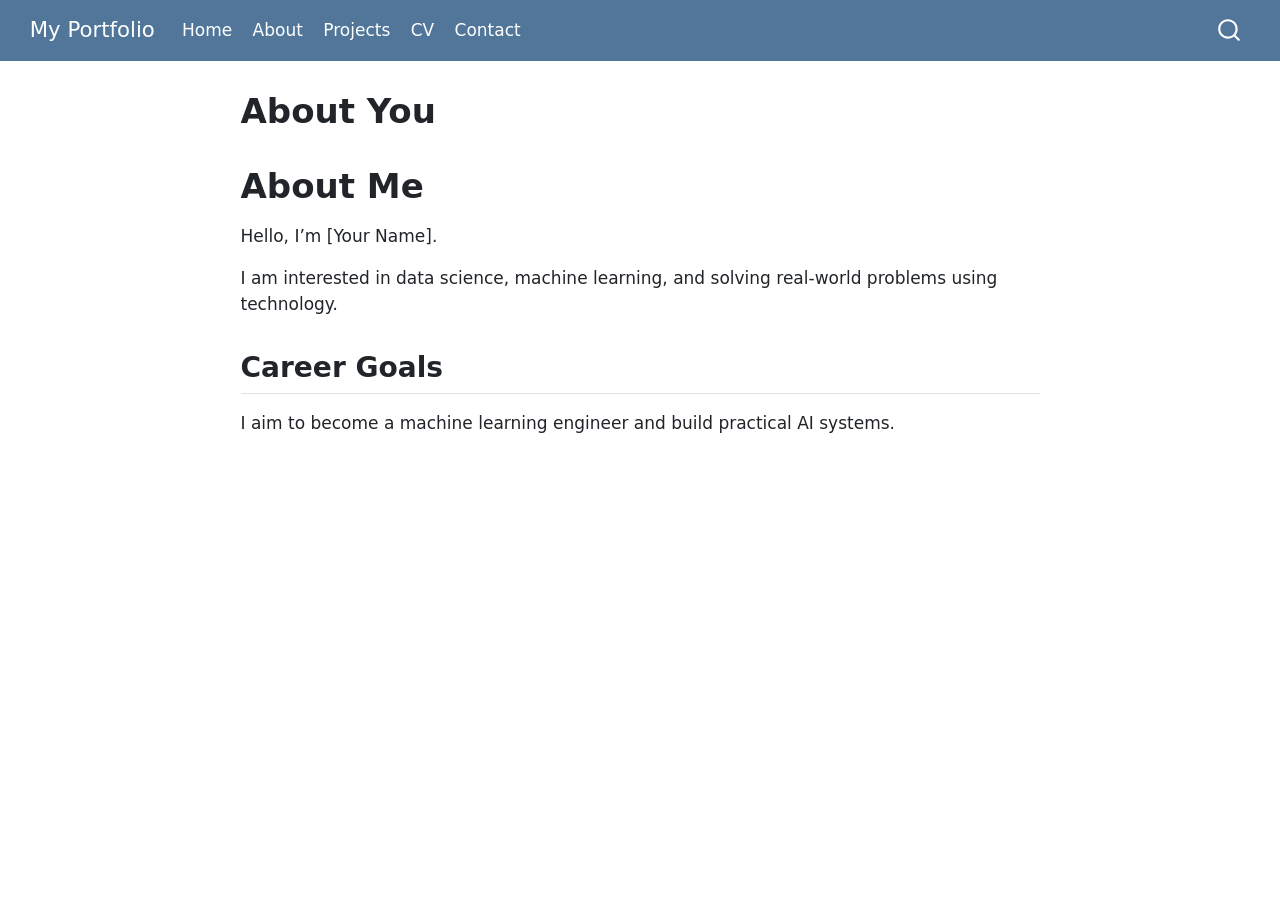
==== docs/about.html @ 173b0ea0 "update after fix" ====
<!DOCTYPE html>
<html xmlns="http://www.w3.org/1999/xhtml" lang="en" xml:lang="en"><head>

<meta charset="utf-8">
<meta name="generator" content="quarto-1.9.33">

<meta name="viewport" content="width=device-width, initial-scale=1.0, user-scalable=yes">


<title>About You – My Portfolio</title>
<style>
/* Default styles provided by pandoc.
** See https://pandoc.org/MANUAL.html#variables-for-html for config info.
*/
code{white-space: pre-wrap;}
span.smallcaps{font-variant: small-caps;}
div.columns{display: flex; gap: min(4vw, 1.5em);}
div.column{flex: auto; overflow-x: auto;}
div.hanging-indent{margin-left: 1.5em; text-indent: -1.5em;}
ul.task-list{list-style: none;}
ul.task-list li input[type="checkbox"] {
  width: 0.8em;
  margin: 0 0.8em 0.2em -1em; /* quarto-specific, see https://github.com/quarto-dev/quarto-cli/issues/4556 */ 
  vertical-align: middle;
}
</style>


<script src="site_libs/quarto-nav/quarto-nav.js"></script>
<script src="site_libs/quarto-nav/headroom.min.js"></script>
<script src="site_libs/clipboard/clipboard.min.js"></script>
<script src="site_libs/quarto-search/autocomplete.umd.js"></script>
<script src="site_libs/quarto-search/fuse.min.js"></script>
<script src="site_libs/quarto-search/quarto-search.js"></script>
<meta name="quarto:offset" content="./">
<script src="site_libs/quarto-html/quarto.js" type="module"></script>
<script src="site_libs/quarto-html/tabsets/tabsets.js" type="module"></script>
<script src="site_libs/quarto-html/popper.min.js"></script>
<script src="site_libs/quarto-html/tippy.umd.min.js"></script>
<script src="site_libs/quarto-html/anchor.min.js"></script>
<link href="site_libs/quarto-html/tippy.css" rel="stylesheet">
<link href="site_libs/quarto-html/quarto-syntax-highlighting-6d4e4c6c342646cac9792aff734a6985.css" rel="stylesheet" id="quarto-text-highlighting-styles">
<script src="site_libs/bootstrap/bootstrap.min.js"></script>
<link href="site_libs/bootstrap/bootstrap-icons.css" rel="stylesheet">
<link href="site_libs/bootstrap/bootstrap-ece42c8223ec2bf36298a08f122c9a68.min.css" rel="stylesheet" append-hash="true" id="quarto-bootstrap" data-mode="light">
<script id="quarto-search-options" type="application/json">{
  "location": "navbar",
  "copy-button": false,
  "collapse-after": 3,
  "panel-placement": "end",
  "type": "overlay",
  "limit": 50,
  "keyboard-shortcut": [
    "f",
    "/",
    "s"
  ],
  "show-item-context": false,
  "language": {
    "search-no-results-text": "No results",
    "search-matching-documents-text": "matching documents",
    "search-copy-link-title": "Copy link to search",
    "search-hide-matches-text": "Hide additional matches",
    "search-more-match-text": "more match in this document",
    "search-more-matches-text": "more matches in this document",
    "search-clear-button-title": "Clear",
    "search-text-placeholder": "",
    "search-detached-cancel-button-title": "Cancel",
    "search-submit-button-title": "Submit",
    "search-label": "Search"
  }
}</script>


</head>

<body class="nav-fixed fullcontent quarto-light">

<div id="quarto-search-results"></div>
  <header id="quarto-header" class="headroom fixed-top">
    <nav class="navbar navbar-expand-lg " data-bs-theme="dark">
      <div class="navbar-container container-fluid">
      <div class="navbar-brand-container mx-auto">
    <a class="navbar-brand" href="./index.html">
    <span class="navbar-title">My Portfolio</span>
    </a>
  </div>
            <div id="quarto-search" class="" title="Search"></div>
          <button class="navbar-toggler" type="button" data-bs-toggle="collapse" data-bs-target="#navbarCollapse" aria-controls="navbarCollapse" role="menu" aria-expanded="false" aria-label="Toggle navigation" onclick="if (window.quartoToggleHeadroom) { window.quartoToggleHeadroom(); }">
  <span class="navbar-toggler-icon"></span>
</button>
          <div class="collapse navbar-collapse" id="navbarCollapse">
            <ul class="navbar-nav navbar-nav-scroll me-auto">
  <li class="nav-item">
    <a class="nav-link" href="./index.html"> 
<span class="menu-text">Home</span></a>
  </li>  
  <li class="nav-item">
    <a class="nav-link active" href="./about.html" aria-current="page"> 
<span class="menu-text">About</span></a>
  </li>  
  <li class="nav-item">
    <a class="nav-link" href="./projects.html"> 
<span class="menu-text">Projects</span></a>
  </li>  
  <li class="nav-item">
    <a class="nav-link" href="./cv.html"> 
<span class="menu-text">CV</span></a>
  </li>  
  <li class="nav-item">
    <a class="nav-link" href="./contact.html"> 
<span class="menu-text">Contact</span></a>
  </li>  
</ul>
          </div> <!-- /navcollapse -->
            <div class="quarto-navbar-tools">
</div>
      </div> <!-- /container-fluid -->
    </nav>
</header>
<!-- content -->
<div id="quarto-content" class="quarto-container page-columns page-rows-contents page-layout-article page-navbar">
<!-- sidebar -->
<!-- margin-sidebar -->
    
<!-- main -->
<main class="content" id="quarto-document-content">

<header id="title-block-header" class="quarto-title-block default">
<div class="quarto-title">
<h1 class="title">About You</h1>
</div>



<div class="quarto-title-meta">

    
  
    
  </div>
  


</header>


<section id="about-me" class="level1">
<h1>About Me</h1>
<p>Hello, I’m [Your Name].</p>
<p>I am interested in data science, machine learning, and solving real-world problems using technology.</p>
<section id="career-goals" class="level2">
<h2 class="anchored" data-anchor-id="career-goals">Career Goals</h2>
<p>I aim to become a machine learning engineer and build practical AI systems.</p>


</section>
</section>

</main> <!-- /main -->
<script id="quarto-html-after-body" type="application/javascript">
  window.document.addEventListener("DOMContentLoaded", function (event) {
    const icon = "";
    const anchorJS = new window.AnchorJS();
    anchorJS.options = {
      placement: 'right',
      icon: icon
    };
    anchorJS.add('.anchored');
    const isCodeAnnotation = (el) => {
      for (const clz of el.classList) {
        if (clz.startsWith('code-annotation-')) {                     
          return true;
        }
      }
      return false;
    }
    const onCopySuccess = function(e) {
      // button target
      const button = e.trigger;
      // don't keep focus
      button.blur();
      // flash "checked"
      button.classList.add('code-copy-button-checked');
      var currentTitle = button.getAttribute("title");
      button.setAttribute("title", "Copied!");
      let tooltip;
      if (window.bootstrap) {
        button.setAttribute("data-bs-toggle", "tooltip");
        button.setAttribute("data-bs-placement", "left");
        button.setAttribute("data-bs-title", "Copied!");
        tooltip = new bootstrap.Tooltip(button, 
          { trigger: "manual", 
            customClass: "code-copy-button-tooltip",
            offset: [0, -8]});
        tooltip.show();    
      }
      setTimeout(function() {
        if (tooltip) {
          tooltip.hide();
          button.removeAttribute("data-bs-title");
          button.removeAttribute("data-bs-toggle");
          button.removeAttribute("data-bs-placement");
        }
        button.setAttribute("title", currentTitle);
        button.classList.remove('code-copy-button-checked');
      }, 1000);
      // clear code selection
      e.clearSelection();
    }
    const getTextToCopy = function(trigger) {
      const outerScaffold = trigger.parentElement.cloneNode(true);
      const codeEl = outerScaffold.querySelector('code');
      for (const childEl of codeEl.children) {
        if (isCodeAnnotation(childEl)) {
          childEl.remove();
        }
      }
      return codeEl.innerText;
    }
    const clipboard = new window.ClipboardJS('.code-copy-button:not([data-in-quarto-modal])', {
      text: getTextToCopy
    });
    clipboard.on('success', onCopySuccess);
    if (window.document.getElementById('quarto-embedded-source-code-modal')) {
      const clipboardModal = new window.ClipboardJS('.code-copy-button[data-in-quarto-modal]', {
        text: getTextToCopy,
        container: window.document.getElementById('quarto-embedded-source-code-modal')
      });
      clipboardModal.on('success', onCopySuccess);
    }
      var localhostRegex = new RegExp(/^(?:http|https):\/\/localhost\:?[0-9]*\//);
      var mailtoRegex = new RegExp(/^mailto:/);
        var filterRegex = new RegExp('/' + window.location.host + '/');
      var isInternal = (href) => {
          return filterRegex.test(href) || localhostRegex.test(href) || mailtoRegex.test(href);
      }
      // Inspect non-navigation links and adorn them if external
     var links = window.document.querySelectorAll('a[href]:not(.nav-link):not(.navbar-brand):not(.toc-action):not(.sidebar-link):not(.sidebar-item-toggle):not(.pagination-link):not(.no-external):not([aria-hidden]):not(.dropdown-item):not(.quarto-navigation-tool):not(.about-link)');
      for (var i=0; i<links.length; i++) {
        const link = links[i];
        if (!isInternal(link.href)) {
          // undo the damage that might have been done by quarto-nav.js in the case of
          // links that we want to consider external
          if (link.dataset.originalHref !== undefined) {
            link.href = link.dataset.originalHref;
          }
        }
      }
    function tippyHover(el, contentFn, onTriggerFn, onUntriggerFn) {
      const config = {
        allowHTML: true,
        maxWidth: 500,
        delay: 100,
        arrow: false,
        appendTo: function(el) {
            return el.parentElement;
        },
        interactive: true,
        interactiveBorder: 10,
        theme: 'quarto',
        placement: 'bottom-start',
      };
      if (contentFn) {
        config.content = contentFn;
      }
      if (onTriggerFn) {
        config.onTrigger = onTriggerFn;
      }
      if (onUntriggerFn) {
        config.onUntrigger = onUntriggerFn;
      }
      window.tippy(el, config); 
    }
    const noterefs = window.document.querySelectorAll('a[role="doc-noteref"]');
    for (var i=0; i<noterefs.length; i++) {
      const ref = noterefs[i];
      tippyHover(ref, function() {
        // use id or data attribute instead here
        let href = ref.getAttribute('data-footnote-href') || ref.getAttribute('href');
        try { href = new URL(href).hash; } catch {}
        const id = href.replace(/^#\/?/, "");
        const note = window.document.getElementById(id);
        if (note) {
          return note.innerHTML;
        } else {
          return "";
        }
      });
    }
    const xrefs = window.document.querySelectorAll('a.quarto-xref');
    const processXRef = (id, note) => {
      // Strip column container classes
      const stripColumnClz = (el) => {
        el.classList.remove("page-full", "page-columns");
        if (el.children) {
          for (const child of el.children) {
            stripColumnClz(child);
          }
        }
      }
      stripColumnClz(note)
      if (id === null || id.startsWith('sec-')) {
        // Special case sections, only their first couple elements
        const container = document.createElement("div");
        if (note.children && note.children.length > 2) {
          container.appendChild(note.children[0].cloneNode(true));
          for (let i = 1; i < note.children.length; i++) {
            const child = note.children[i];
            if (child.tagName === "P" && child.innerText === "") {
              continue;
            } else {
              container.appendChild(child.cloneNode(true));
              break;
            }
          }
          if (window.Quarto?.typesetMath) {
            window.Quarto.typesetMath(container);
          }
          return container.innerHTML
        } else {
          if (window.Quarto?.typesetMath) {
            window.Quarto.typesetMath(note);
          }
          return note.innerHTML;
        }
      } else {
        // Remove any anchor links if they are present
        const anchorLink = note.querySelector('a.anchorjs-link');
        if (anchorLink) {
          anchorLink.remove();
        }
        if (window.Quarto?.typesetMath) {
          window.Quarto.typesetMath(note);
        }
        if (note.classList.contains("callout")) {
          return note.outerHTML;
        } else {
          return note.innerHTML;
        }
      }
    }
    for (var i=0; i<xrefs.length; i++) {
      const xref = xrefs[i];
      tippyHover(xref, undefined, function(instance) {
        instance.disable();
        let url = xref.getAttribute('href');
        let hash = undefined; 
        if (url.startsWith('#')) {
          hash = url;
        } else {
          try { hash = new URL(url).hash; } catch {}
        }
        if (hash) {
          const id = hash.replace(/^#\/?/, "");
          const note = window.document.getElementById(id);
          if (note !== null) {
            try {
              const html = processXRef(id, note.cloneNode(true));
              instance.setContent(html);
            } finally {
              instance.enable();
              instance.show();
            }
          } else {
            // See if we can fetch this
            fetch(url.split('#')[0])
            .then(res => res.text())
            .then(html => {
              const parser = new DOMParser();
              const htmlDoc = parser.parseFromString(html, "text/html");
              const note = htmlDoc.getElementById(id);
              if (note !== null) {
                const html = processXRef(id, note);
                instance.setContent(html);
              } 
            }).finally(() => {
              instance.enable();
              instance.show();
            });
          }
        } else {
          // See if we can fetch a full url (with no hash to target)
          // This is a special case and we should probably do some content thinning / targeting
          fetch(url)
          .then(res => res.text())
          .then(html => {
            const parser = new DOMParser();
            const htmlDoc = parser.parseFromString(html, "text/html");
            const note = htmlDoc.querySelector('main.content');
            if (note !== null) {
              // This should only happen for chapter cross references
              // (since there is no id in the URL)
              // remove the first header
              if (note.children.length > 0 && note.children[0].tagName === "HEADER") {
                note.children[0].remove();
              }
              const html = processXRef(null, note);
              instance.setContent(html);
            } 
          }).finally(() => {
            instance.enable();
            instance.show();
          });
        }
      }, function(instance) {
      });
    }
        let selectedAnnoteEl;
        const selectorForAnnotation = ( cell, annotation) => {
          let cellAttr = 'data-code-cell="' + cell + '"';
          let lineAttr = 'data-code-annotation="' +  annotation + '"';
          const selector = 'span[' + cellAttr + '][' + lineAttr + ']';
          return selector;
        }
        const selectCodeLines = (annoteEl) => {
          const doc = window.document;
          const targetCell = annoteEl.getAttribute("data-target-cell");
          const targetAnnotation = annoteEl.getAttribute("data-target-annotation");
          const annoteSpan = window.document.querySelector(selectorForAnnotation(targetCell, targetAnnotation));
          const lines = annoteSpan.getAttribute("data-code-lines").split(",");
          const lineIds = lines.map((line) => {
            return targetCell + "-" + line;
          })
          let top = null;
          let height = null;
          let parent = null;
          if (lineIds.length > 0) {
              //compute the position of the single el (top and bottom and make a div)
              const el = window.document.getElementById(lineIds[0]);
              top = el.offsetTop;
              height = el.offsetHeight;
              parent = el.parentElement.parentElement;
            if (lineIds.length > 1) {
              const lastEl = window.document.getElementById(lineIds[lineIds.length - 1]);
              const bottom = lastEl.offsetTop + lastEl.offsetHeight;
              height = bottom - top;
            }
            if (top !== null && height !== null && parent !== null) {
              // cook up a div (if necessary) and position it 
              let div = window.document.getElementById("code-annotation-line-highlight");
              if (div === null) {
                div = window.document.createElement("div");
                div.setAttribute("id", "code-annotation-line-highlight");
                div.style.position = 'absolute';
                parent.appendChild(div);
              }
              div.style.top = top - 2 + "px";
              div.style.height = height + 4 + "px";
              div.style.left = 0;
              let gutterDiv = window.document.getElementById("code-annotation-line-highlight-gutter");
              if (gutterDiv === null) {
                gutterDiv = window.document.createElement("div");
                gutterDiv.setAttribute("id", "code-annotation-line-highlight-gutter");
                gutterDiv.style.position = 'absolute';
                const codeCell = window.document.getElementById(targetCell);
                const gutter = codeCell.querySelector('.code-annotation-gutter');
                gutter.appendChild(gutterDiv);
              }
              gutterDiv.style.top = top - 2 + "px";
              gutterDiv.style.height = height + 4 + "px";
            }
            selectedAnnoteEl = annoteEl;
          }
        };
        const unselectCodeLines = () => {
          const elementsIds = ["code-annotation-line-highlight", "code-annotation-line-highlight-gutter"];
          elementsIds.forEach((elId) => {
            const div = window.document.getElementById(elId);
            if (div) {
              div.remove();
            }
          });
          selectedAnnoteEl = undefined;
        };
          // Handle positioning of the toggle
      window.addEventListener(
        "resize",
        throttle(() => {
          elRect = undefined;
          if (selectedAnnoteEl) {
            selectCodeLines(selectedAnnoteEl);
          }
        }, 10)
      );
      function throttle(fn, ms) {
      let throttle = false;
      let timer;
        return (...args) => {
          if(!throttle) { // first call gets through
              fn.apply(this, args);
              throttle = true;
          } else { // all the others get throttled
              if(timer) clearTimeout(timer); // cancel #2
              timer = setTimeout(() => {
                fn.apply(this, args);
                timer = throttle = false;
              }, ms);
          }
        };
      }
        // Attach click handler to the DT
        const annoteDls = window.document.querySelectorAll('dt[data-target-cell]');
        for (const annoteDlNode of annoteDls) {
          annoteDlNode.addEventListener('click', (event) => {
            const clickedEl = event.target;
            if (clickedEl !== selectedAnnoteEl) {
              unselectCodeLines();
              const activeEl = window.document.querySelector('dt[data-target-cell].code-annotation-active');
              if (activeEl) {
                activeEl.classList.remove('code-annotation-active');
              }
              selectCodeLines(clickedEl);
              clickedEl.classList.add('code-annotation-active');
            } else {
              // Unselect the line
              unselectCodeLines();
              clickedEl.classList.remove('code-annotation-active');
            }
          });
        }
    const findCites = (el) => {
      const parentEl = el.parentElement;
      if (parentEl) {
        const cites = parentEl.dataset.cites;
        if (cites) {
          return {
            el,
            cites: cites.split(' ')
          };
        } else {
          return findCites(el.parentElement)
        }
      } else {
        return undefined;
      }
    };
    var bibliorefs = window.document.querySelectorAll('a[role="doc-biblioref"]');
    for (var i=0; i<bibliorefs.length; i++) {
      const ref = bibliorefs[i];
      const citeInfo = findCites(ref);
      if (citeInfo) {
        tippyHover(citeInfo.el, function() {
          var popup = window.document.createElement('div');
          citeInfo.cites.forEach(function(cite) {
            var citeDiv = window.document.createElement('div');
            citeDiv.classList.add('hanging-indent');
            citeDiv.classList.add('csl-entry');
            var biblioDiv = window.document.getElementById('ref-' + cite);
            if (biblioDiv) {
              citeDiv.innerHTML = biblioDiv.innerHTML;
            }
            popup.appendChild(citeDiv);
          });
          return popup.innerHTML;
        });
      }
    }
  });
  </script>
</div> <!-- /content -->




</body></html>
---- docs/site_libs/quarto-html/tippy.css ----
.tippy-box[data-animation=fade][data-state=hidden]{opacity:0}[data-tippy-root]{max-width:calc(100vw - 10px)}.tippy-box{position:relative;background-color:#333;color:#fff;border-radius:4px;font-size:14px;line-height:1.4;white-space:normal;outline:0;transition-property:transform,visibility,opacity}.tippy-box[data-placement^=top]>.tippy-arrow{bottom:0}.tippy-box[data-placement^=top]>.tippy-arrow:before{bottom:-7px;left:0;border-width:8px 8px 0;border-top-color:initial;transform-origin:center top}.tippy-box[data-placement^=bottom]>.tippy-arrow{top:0}.tippy-box[data-placement^=bottom]>.tippy-arrow:before{top:-7px;left:0;border-width:0 8px 8px;border-bottom-color:initial;transform-origin:center bottom}.tippy-box[data-placement^=left]>.tippy-arrow{right:0}.tippy-box[data-placement^=left]>.tippy-arrow:before{border-width:8px 0 8px 8px;border-left-color:initial;right:-7px;transform-origin:center left}.tippy-box[data-placement^=right]>.tippy-arrow{left:0}.tippy-box[data-placement^=right]>.tippy-arrow:before{left:-7px;border-width:8px 8px 8px 0;border-right-color:initial;transform-origin:center right}.tippy-box[data-inertia][data-state=visible]{transition-timing-function:cubic-bezier(.54,1.5,.38,1.11)}.tippy-arrow{width:16px;height:16px;color:#333}.tippy-arrow:before{content:"";position:absolute;border-color:transparent;border-style:solid}.tippy-content{position:relative;padding:5px 9px;z-index:1}
---- docs/site_libs/quarto-html/quarto-syntax-highlighting-6d4e4c6c342646cac9792aff734a6985.css ----
/* quarto syntax highlight colors */
:root {
  --quarto-hl-ot-color: #003B4F;
  --quarto-hl-at-color: #657422;
  --quarto-hl-ss-color: #20794D;
  --quarto-hl-an-color: #5E5E5E;
  --quarto-hl-fu-color: #4758AB;
  --quarto-hl-st-color: #20794D;
  --quarto-hl-cf-color: #003B4F;
  --quarto-hl-op-color: #5E5E5E;
  --quarto-hl-er-color: #AD0000;
  --quarto-hl-bn-color: #AD0000;
  --quarto-hl-al-color: #AD0000;
  --quarto-hl-va-color: #111111;
  --quarto-hl-bu-color: inherit;
  --quarto-hl-ex-color: inherit;
  --quarto-hl-pp-color: #AD0000;
  --quarto-hl-in-color: #5E5E5E;
  --quarto-hl-vs-color: #20794D;
  --quarto-hl-wa-color: #5E5E5E;
  --quarto-hl-do-color: #5E5E5E;
  --quarto-hl-im-color: #00769E;
  --quarto-hl-ch-color: #20794D;
  --quarto-hl-dt-color: #AD0000;
  --quarto-hl-fl-color: #AD0000;
  --quarto-hl-co-color: #5E5E5E;
  --quarto-hl-cv-color: #5E5E5E;
  --quarto-hl-cn-color: #8f5902;
  --quarto-hl-sc-color: #5E5E5E;
  --quarto-hl-dv-color: #AD0000;
  --quarto-hl-kw-color: #003B4F;
}

/* other quarto variables */
:root {
  --quarto-font-monospace: SFMono-Regular, Menlo, Monaco, Consolas, "Liberation Mono", "Courier New", monospace;
}

/* syntax highlight based on Pandoc's rules */
pre > code.sourceCode > span {
  color: #003B4F;
}

code.sourceCode > span {
  color: #003B4F;
}

div.sourceCode,
div.sourceCode pre.sourceCode {
  color: #003B4F;
}

/* Normal */
code span {
  color: #003B4F;
}

/* Alert */
code span.al {
  color: #AD0000;
  font-style: inherit;
}

/* Annotation */
code span.an {
  color: #5E5E5E;
  font-style: inherit;
}

/* Attribute */
code span.at {
  color: #657422;
  font-style: inherit;
}

/* BaseN */
code span.bn {
  color: #AD0000;
  font-style: inherit;
}

/* BuiltIn */
code span.bu {
  font-style: inherit;
}

/* ControlFlow */
code span.cf {
  color: #003B4F;
  font-weight: bold;
  font-style: inherit;
}

/* Char */
code span.ch {
  color: #20794D;
  font-style: inherit;
}

/* Constant */
code span.cn {
  color: #8f5902;
  font-style: inherit;
}

/* Comment */
code span.co {
  color: #5E5E5E;
  font-style: inherit;
}

/* CommentVar */
code span.cv {
  color: #5E5E5E;
  font-style: italic;
}

/* Documentation */
code span.do {
  color: #5E5E5E;
  font-style: italic;
}

/* DataType */
code span.dt {
  color: #AD0000;
  font-style: inherit;
}

/* DecVal */
code span.dv {
  color: #AD0000;
  font-style: inherit;
}

/* Error */
code span.er {
  color: #AD0000;
  font-style: inherit;
}

/* Extension */
code span.ex {
  font-style: inherit;
}

/* Float */
code span.fl {
  color: #AD0000;
  font-style: inherit;
}

/* Function */
code span.fu {
  color: #4758AB;
  font-style: inherit;
}

/* Import */
code span.im {
  color: #00769E;
  font-style: inherit;
}

/* Information */
code span.in {
  color: #5E5E5E;
  font-style: inherit;
}

/* Keyword */
code span.kw {
  color: #003B4F;
  font-weight: bold;
  font-style: inherit;
}

/* Operator */
code span.op {
  color: #5E5E5E;
  font-style: inherit;
}

/* Other */
code span.ot {
  color: #003B4F;
  font-style: inherit;
}

/* Preprocessor */
code span.pp {
  color: #AD0000;
  font-style: inherit;
}

/* SpecialChar */
code span.sc {
  color: #5E5E5E;
  font-style: inherit;
}

/* SpecialString */
code span.ss {
  color: #20794D;
  font-style: inherit;
}

/* String */
code span.st {
  color: #20794D;
  font-style: inherit;
}

/* Variable */
code span.va {
  color: #111111;
  font-style: inherit;
}

/* VerbatimString */
code span.vs {
  color: #20794D;
  font-style: inherit;
}

/* Warning */
code span.wa {
  color: #5E5E5E;
  font-style: italic;
}

.prevent-inlining {
  content: "</";
}

/*# sourceMappingURL=96bbee688dac3e3fdada8f11ff6f21d2.css.map */
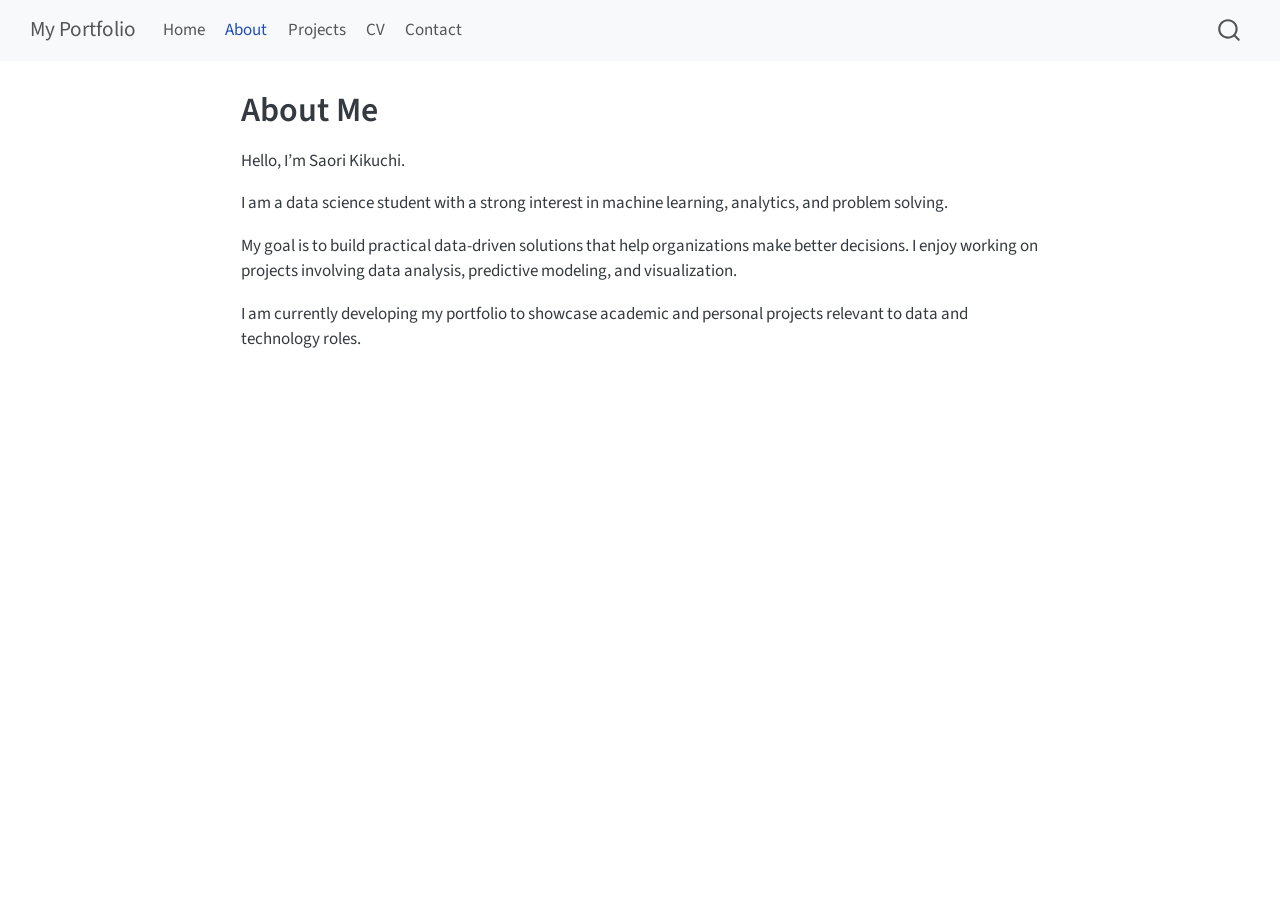
==== commit e8094973: "render site from working path" ====
--- a/docs/about.html
+++ b/docs/about.html
@@ -7,7 +7,7 @@
 <meta name="viewport" content="width=device-width, initial-scale=1.0, user-scalable=yes">
 
 
-<title>About You – My Portfolio</title>
+<title>About Me – My Portfolio</title>
 <style>
 /* Default styles provided by pandoc.
 ** See https://pandoc.org/MANUAL.html#variables-for-html for config info.
@@ -42,7 +42,7 @@
 <link href="site_libs/quarto-html/quarto-syntax-highlighting-6d4e4c6c342646cac9792aff734a6985.css" rel="stylesheet" id="quarto-text-highlighting-styles">
 <script src="site_libs/bootstrap/bootstrap.min.js"></script>
 <link href="site_libs/bootstrap/bootstrap-icons.css" rel="stylesheet">
-<link href="site_libs/bootstrap/bootstrap-ece42c8223ec2bf36298a08f122c9a68.min.css" rel="stylesheet" append-hash="true" id="quarto-bootstrap" data-mode="light">
+<link href="site_libs/bootstrap/bootstrap-a0f9fd0d421825b736dc1bbcbcba2219.min.css" rel="stylesheet" append-hash="true" id="quarto-bootstrap" data-mode="light">
 <script id="quarto-search-options" type="application/json">{
   "location": "navbar",
   "copy-button": false,
@@ -128,7 +128,7 @@
 
 <header id="title-block-header" class="quarto-title-block default">
 <div class="quarto-title">
-<h1 class="title">About You</h1>
+<h1 class="title">About Me</h1>
 </div>
 
 
@@ -145,17 +145,12 @@
 </header>
 
 
-<section id="about-me" class="level1">
-<h1>About Me</h1>
-<p>Hello, I’m [Your Name].</p>
-<p>I am interested in data science, machine learning, and solving real-world problems using technology.</p>
-<section id="career-goals" class="level2">
-<h2 class="anchored" data-anchor-id="career-goals">Career Goals</h2>
-<p>I aim to become a machine learning engineer and build practical AI systems.</p>
-
-
-</section>
-</section>
+<p>Hello, I’m Saori Kikuchi.</p>
+<p>I am a data science student with a strong interest in machine learning, analytics, and problem solving.</p>
+<p>My goal is to build practical data-driven solutions that help organizations make better decisions. I enjoy working on projects involving data analysis, predictive modeling, and visualization.</p>
+<p>I am currently developing my portfolio to showcase academic and personal projects relevant to data and technology roles.</p>
+
+
 
 </main> <!-- /main -->
 <script id="quarto-html-after-body" type="application/javascript">
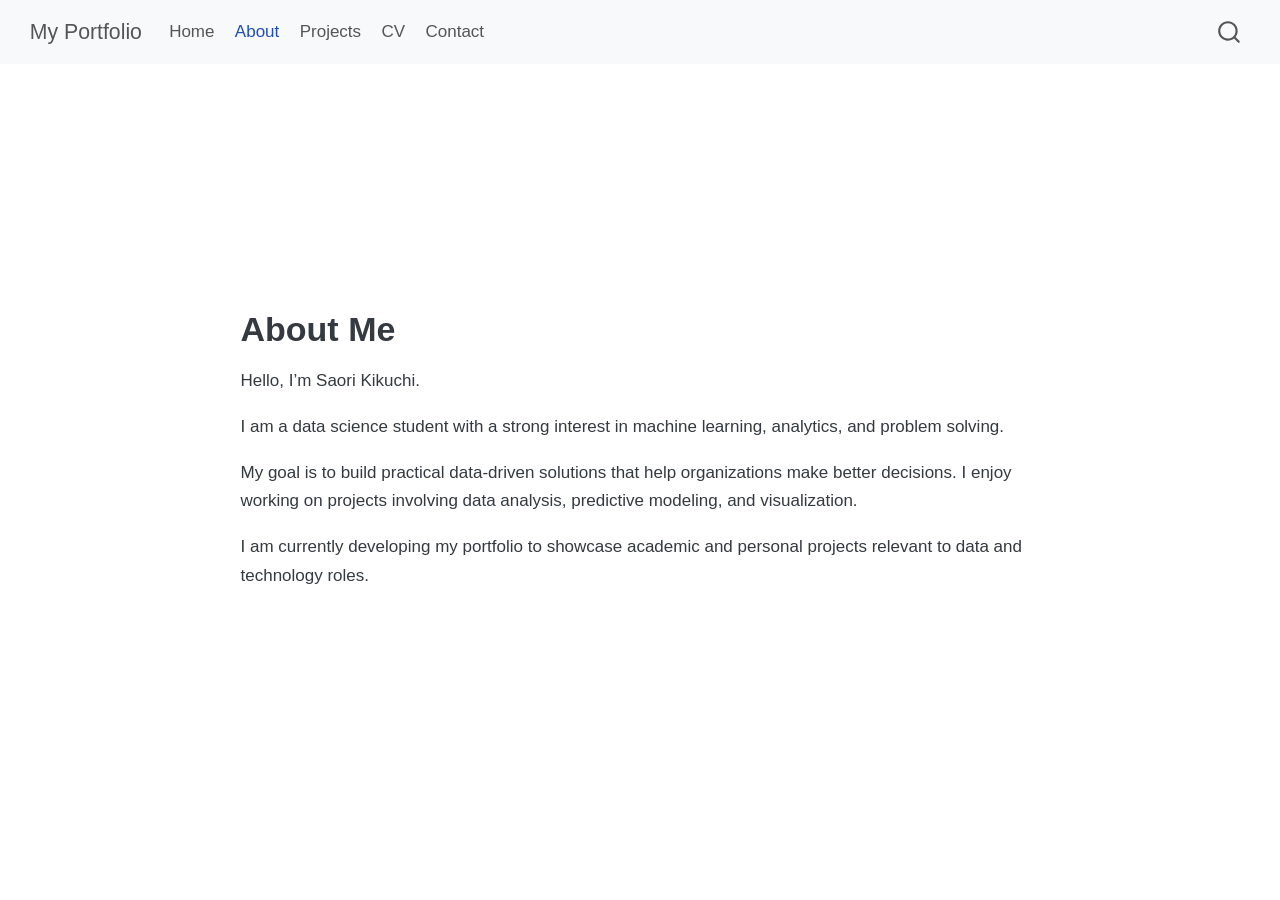
==== commit e6018c6c: "fix cv pdf resource" ====
--- a/docs/about.html
+++ b/docs/about.html
@@ -72,6 +72,7 @@
 }</script>
 
 
+<link rel="stylesheet" href="styles.css">
 </head>
 
 <body class="nav-fixed fullcontent quarto-light">
--- a/docs/styles.css
+++ b/docs/styles.css
@@ -0,0 +1,14 @@
+body {
+  font-family: Arial, sans-serif;
+  line-height: 1.7;
+}
+
+main {
+  max-width: 900px;
+  margin: auto;
+}
+
+h1, h2, h3 {
+  font-weight: 600;
+}
+
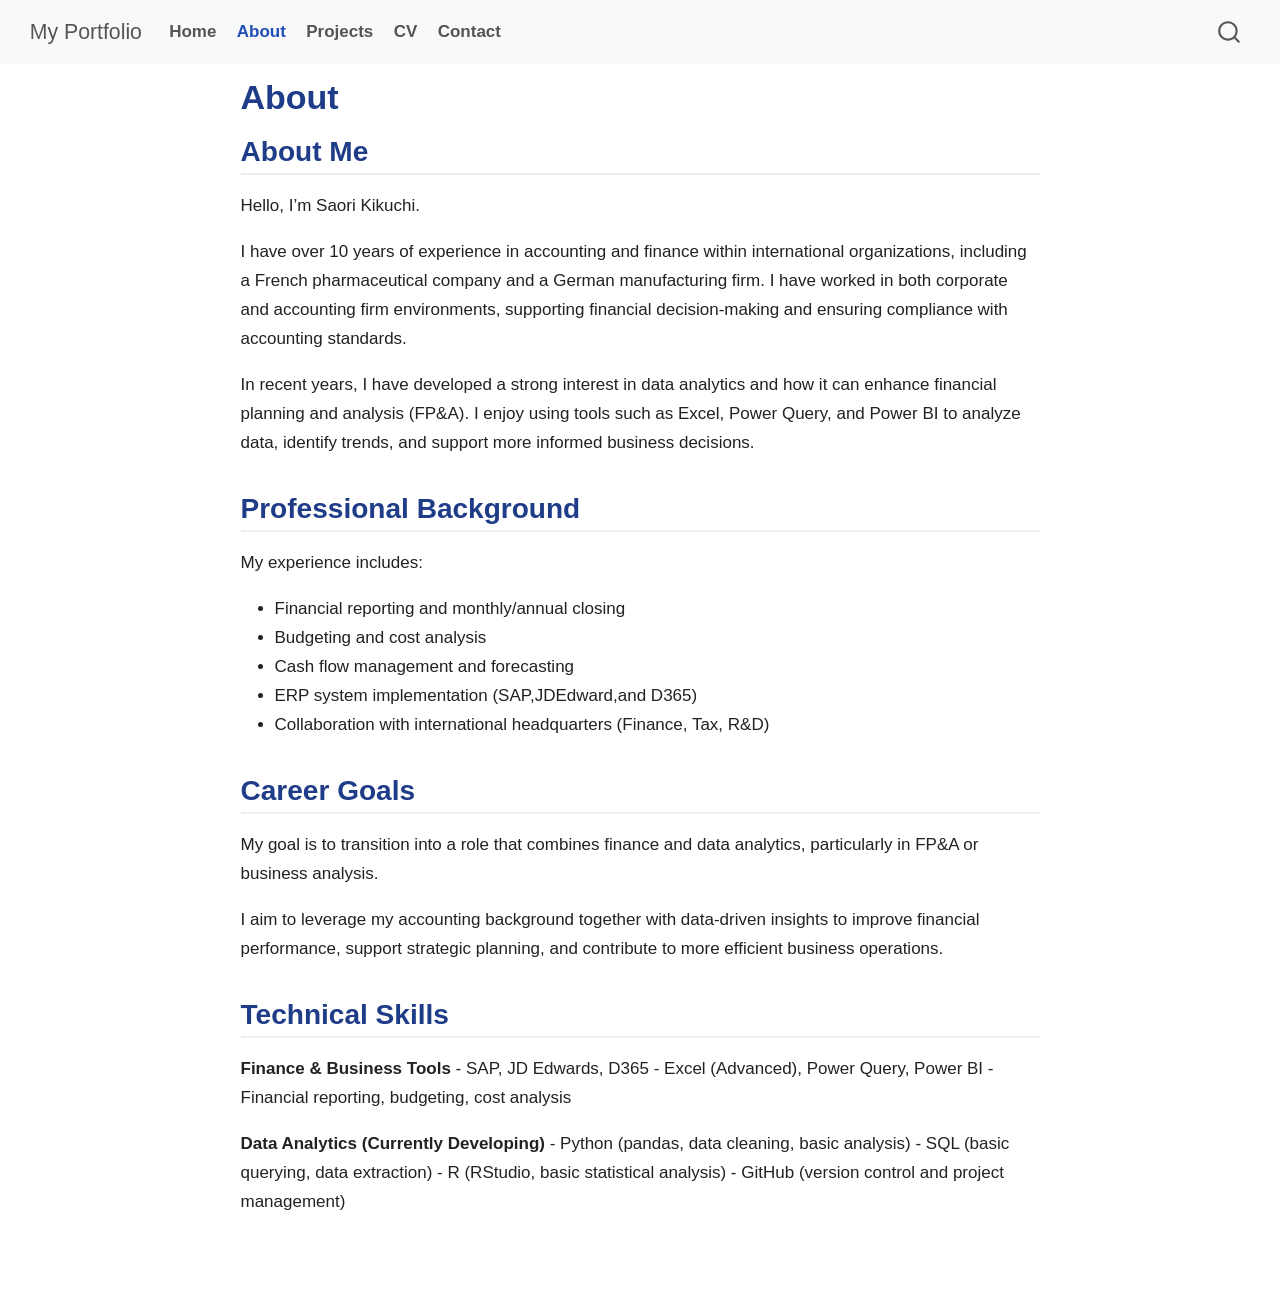
==== commit 8f205847: "update site content" ====
--- a/docs/about.html
+++ b/docs/about.html
@@ -7,7 +7,7 @@
 <meta name="viewport" content="width=device-width, initial-scale=1.0, user-scalable=yes">
 
 
-<title>About Me – My Portfolio</title>
+<title>About – My Portfolio</title>
 <style>
 /* Default styles provided by pandoc.
 ** See https://pandoc.org/MANUAL.html#variables-for-html for config info.
@@ -129,7 +129,7 @@
 
 <header id="title-block-header" class="quarto-title-block default">
 <div class="quarto-title">
-<h1 class="title">About Me</h1>
+<h1 class="title">About</h1>
 </div>
 
 
@@ -146,12 +146,35 @@
 </header>
 
 
+<section id="about-me" class="level2">
+<h2 class="anchored" data-anchor-id="about-me">About Me</h2>
 <p>Hello, I’m Saori Kikuchi.</p>
-<p>I am a data science student with a strong interest in machine learning, analytics, and problem solving.</p>
-<p>My goal is to build practical data-driven solutions that help organizations make better decisions. I enjoy working on projects involving data analysis, predictive modeling, and visualization.</p>
-<p>I am currently developing my portfolio to showcase academic and personal projects relevant to data and technology roles.</p>
-
-
+<p>I have over 10 years of experience in accounting and finance within international organizations, including a French pharmaceutical company and a German manufacturing firm. I have worked in both corporate and accounting firm environments, supporting financial decision-making and ensuring compliance with accounting standards.</p>
+<p>In recent years, I have developed a strong interest in data analytics and how it can enhance financial planning and analysis (FP&amp;A). I enjoy using tools such as Excel, Power Query, and Power BI to analyze data, identify trends, and support more informed business decisions.</p>
+</section>
+<section id="professional-background" class="level2">
+<h2 class="anchored" data-anchor-id="professional-background">Professional Background</h2>
+<p>My experience includes:</p>
+<ul>
+<li>Financial reporting and monthly/annual closing</li>
+<li>Budgeting and cost analysis</li>
+<li>Cash flow management and forecasting</li>
+<li>ERP system implementation (SAP,JDEdward,and D365)</li>
+<li>Collaboration with international headquarters (Finance, Tax, R&amp;D)</li>
+</ul>
+</section>
+<section id="career-goals" class="level2">
+<h2 class="anchored" data-anchor-id="career-goals">Career Goals</h2>
+<p>My goal is to transition into a role that combines finance and data analytics, particularly in FP&amp;A or business analysis.</p>
+<p>I aim to leverage my accounting background together with data-driven insights to improve financial performance, support strategic planning, and contribute to more efficient business operations.</p>
+</section>
+<section id="technical-skills" class="level2">
+<h2 class="anchored" data-anchor-id="technical-skills">Technical Skills</h2>
+<p><strong>Finance &amp; Business Tools</strong> - SAP, JD Edwards, D365 - Excel (Advanced), Power Query, Power BI - Financial reporting, budgeting, cost analysis</p>
+<p><strong>Data Analytics (Currently Developing)</strong> - Python (pandas, data cleaning, basic analysis) - SQL (basic querying, data extraction) - R (RStudio, basic statistical analysis) - GitHub (version control and project management)</p>
+
+
+</section>
 
 </main> <!-- /main -->
 <script id="quarto-html-after-body" type="application/javascript">
--- a/docs/styles.css
+++ b/docs/styles.css
@@ -1,6 +1,7 @@
 body {
-  font-family: Arial, sans-serif;
+  font-family: "Segoe UI", Arial, sans-serif;
   line-height: 1.7;
+  color: #222;
 }
 
 main {
@@ -9,6 +10,29 @@
 }
 
 h1, h2, h3 {
+  font-weight: 700;
+  color: #1f3c88;
+}
+
+h2 {
+  border-bottom: 2px solid #eee;
+  padding-bottom: 5px;
+}
+
+.navbar {
   font-weight: 600;
 }
 
+a {
+  text-decoration: none;
+}
+
+a:hover {
+  text-decoration: underline;
+}
+
+.btn {
+  margin-right: 10px;
+  border-radius: 8px;
+}
+
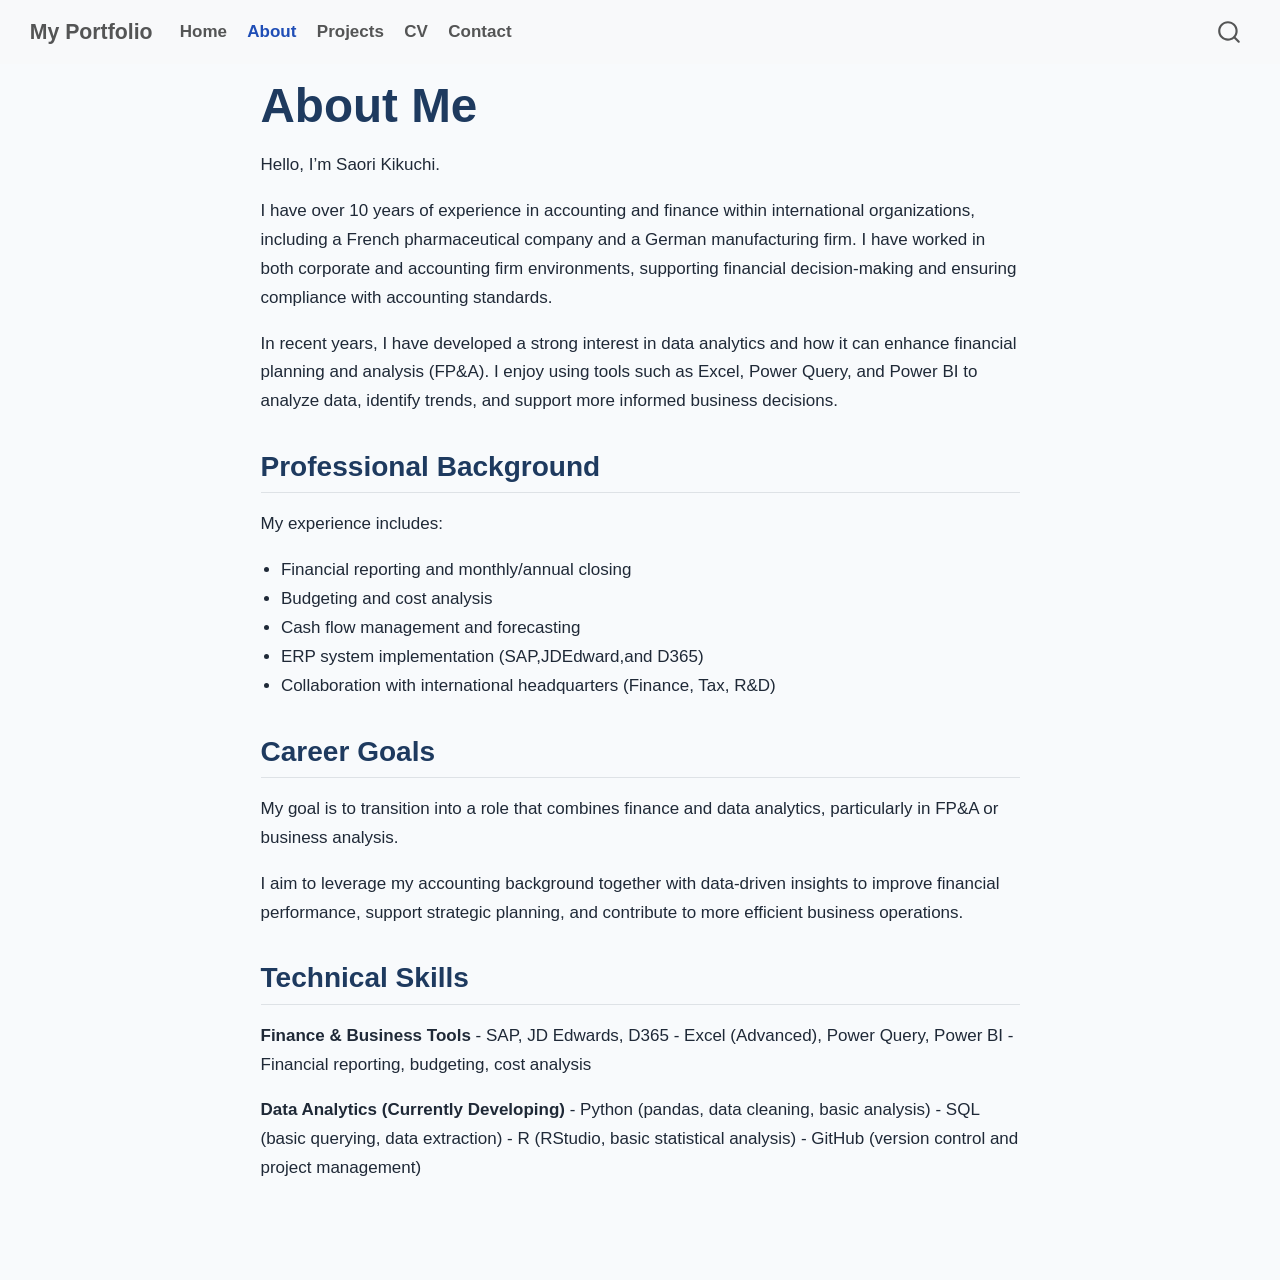
==== commit 3a15f864: "fix yaml" ====
--- a/docs/about.html
+++ b/docs/about.html
@@ -7,7 +7,7 @@
 <meta name="viewport" content="width=device-width, initial-scale=1.0, user-scalable=yes">
 
 
-<title>About – My Portfolio</title>
+<title>About Me – My Portfolio</title>
 <style>
 /* Default styles provided by pandoc.
 ** See https://pandoc.org/MANUAL.html#variables-for-html for config info.
@@ -129,7 +129,7 @@
 
 <header id="title-block-header" class="quarto-title-block default">
 <div class="quarto-title">
-<h1 class="title">About</h1>
+<h1 class="title">About Me</h1>
 </div>
 
 
@@ -146,12 +146,9 @@
 </header>
 
 
-<section id="about-me" class="level2">
-<h2 class="anchored" data-anchor-id="about-me">About Me</h2>
 <p>Hello, I’m Saori Kikuchi.</p>
 <p>I have over 10 years of experience in accounting and finance within international organizations, including a French pharmaceutical company and a German manufacturing firm. I have worked in both corporate and accounting firm environments, supporting financial decision-making and ensuring compliance with accounting standards.</p>
 <p>In recent years, I have developed a strong interest in data analytics and how it can enhance financial planning and analysis (FP&amp;A). I enjoy using tools such as Excel, Power Query, and Power BI to analyze data, identify trends, and support more informed business decisions.</p>
-</section>
 <section id="professional-background" class="level2">
 <h2 class="anchored" data-anchor-id="professional-background">Professional Background</h2>
 <p>My experience includes:</p>
--- a/docs/styles.css
+++ b/docs/styles.css
@@ -1,26 +1,37 @@
 body {
   font-family: "Segoe UI", Arial, sans-serif;
   line-height: 1.7;
-  color: #222;
+  color: #1f2937;
+  background-color: #f8fafc;
 }
 
 main {
-  max-width: 900px;
+  max-width: 980px;
   margin: auto;
+  padding: 20px;
 }
 
 h1, h2, h3 {
   font-weight: 700;
-  color: #1f3c88;
+  color: #1e3a5f;
+}
+
+h1 {
+  font-size: 2.8rem;
+  margin-bottom: 0.5rem;
 }
 
 h2 {
-  border-bottom: 2px solid #eee;
-  padding-bottom: 5px;
+  margin-top: 2rem;
+  margin-bottom: 1rem;
 }
 
 .navbar {
   font-weight: 600;
+}
+
+.navbar-brand {
+  font-weight: 700;
 }
 
 a {
@@ -31,8 +42,64 @@
   text-decoration: underline;
 }
 
-.btn {
-  margin-right: 10px;
-  border-radius: 8px;
+.hero {
+  background: linear-gradient(135deg, #eaf2ff, #f8fbff);
+  border: 1px solid #dbe7f5;
+  border-radius: 18px;
+  padding: 40px 32px;
+  margin: 20px 0 40px 0;
+  box-shadow: 0 8px 24px rgba(30, 58, 95, 0.08);
 }
 
+.hero h1 {
+  margin-top: 0;
+}
+
+.hero p,
+.hero .subtitle {
+  font-size: 1.1rem;
+  color: #334155;
+}
+
+.btn {
+  margin-right: 12px;
+  margin-top: 10px;
+  border-radius: 10px;
+  padding: 10px 18px;
+  font-weight: 600;
+}
+
+.feature-grid {
+  display: grid;
+  grid-template-columns: repeat(auto-fit, minmax(240px, 1fr));
+  gap: 20px;
+  margin-top: 24px;
+}
+
+.feature-card {
+  background: white;
+  border: 1px solid #e5e7eb;
+  border-radius: 16px;
+  padding: 22px;
+  box-shadow: 0 6px 18px rgba(15, 23, 42, 0.06);
+}
+
+.project-card {
+  background: white;
+  border: 1px solid #e5e7eb;
+  border-left: 6px solid #3b82f6;
+  border-radius: 16px;
+  padding: 24px;
+  margin-bottom: 24px;
+  box-shadow: 0 6px 18px rgba(15, 23, 42, 0.06);
+}
+
+.project-card h2 {
+  margin-top: 0;
+  margin-bottom: 12px;
+}
+
+ul {
+  padding-left: 1.2rem;
+}
+
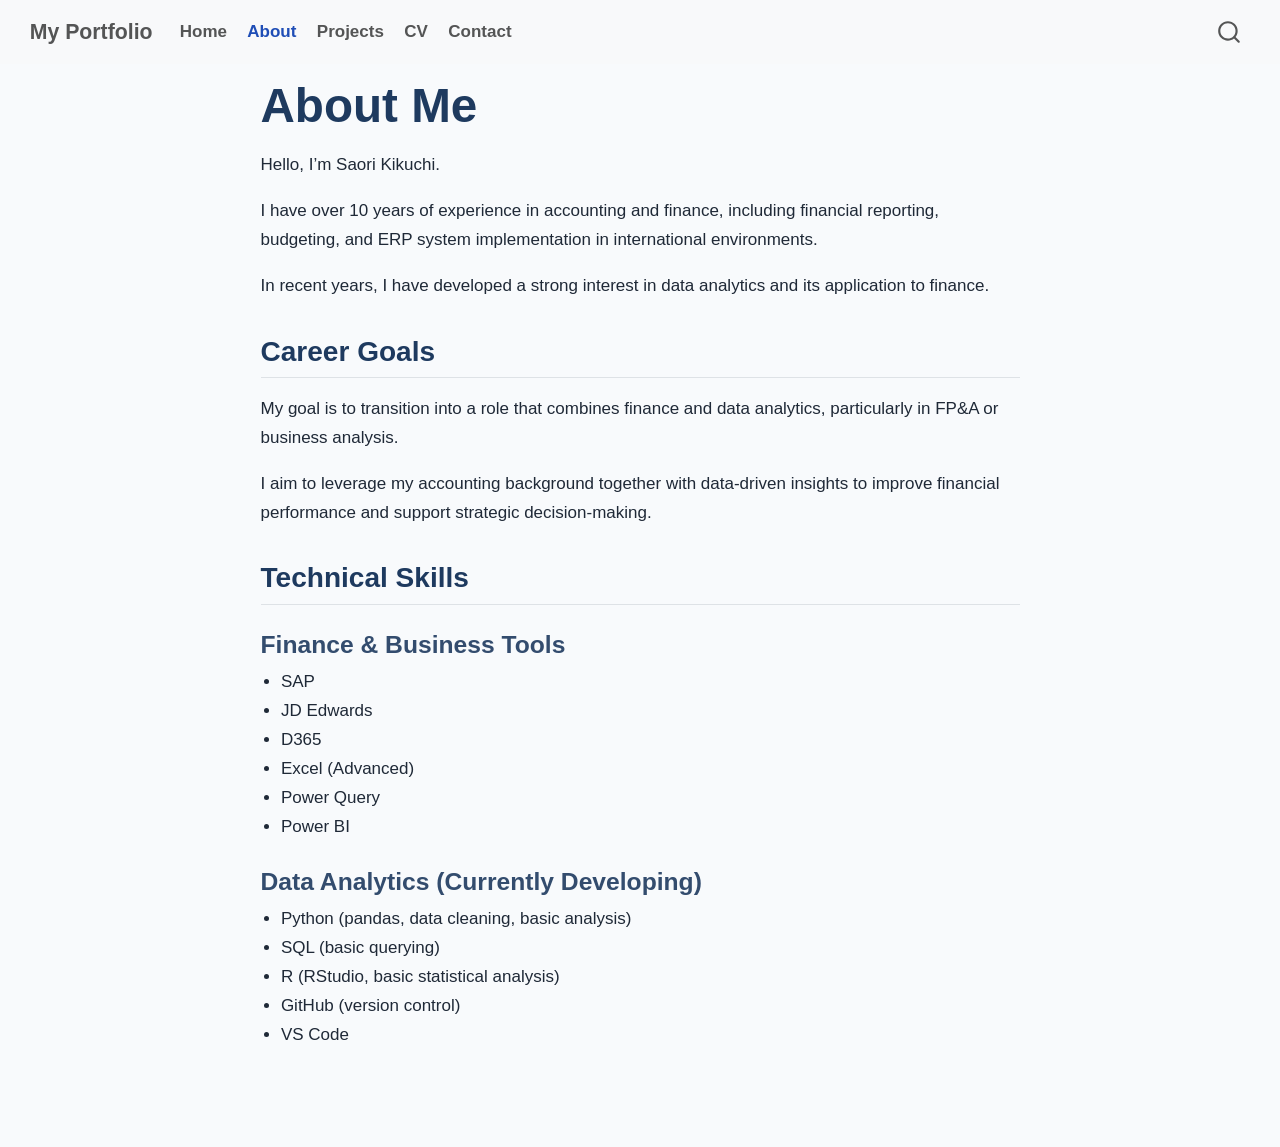
==== commit b6bb25cf: "final polish" ====
--- a/docs/about.html
+++ b/docs/about.html
@@ -147,30 +147,38 @@
 
 
 <p>Hello, I’m Saori Kikuchi.</p>
-<p>I have over 10 years of experience in accounting and finance within international organizations, including a French pharmaceutical company and a German manufacturing firm. I have worked in both corporate and accounting firm environments, supporting financial decision-making and ensuring compliance with accounting standards.</p>
-<p>In recent years, I have developed a strong interest in data analytics and how it can enhance financial planning and analysis (FP&amp;A). I enjoy using tools such as Excel, Power Query, and Power BI to analyze data, identify trends, and support more informed business decisions.</p>
-<section id="professional-background" class="level2">
-<h2 class="anchored" data-anchor-id="professional-background">Professional Background</h2>
-<p>My experience includes:</p>
-<ul>
-<li>Financial reporting and monthly/annual closing</li>
-<li>Budgeting and cost analysis</li>
-<li>Cash flow management and forecasting</li>
-<li>ERP system implementation (SAP,JDEdward,and D365)</li>
-<li>Collaboration with international headquarters (Finance, Tax, R&amp;D)</li>
-</ul>
-</section>
+<p>I have over 10 years of experience in accounting and finance, including financial reporting, budgeting, and ERP system implementation in international environments.</p>
+<p>In recent years, I have developed a strong interest in data analytics and its application to finance.</p>
 <section id="career-goals" class="level2">
 <h2 class="anchored" data-anchor-id="career-goals">Career Goals</h2>
 <p>My goal is to transition into a role that combines finance and data analytics, particularly in FP&amp;A or business analysis.</p>
-<p>I aim to leverage my accounting background together with data-driven insights to improve financial performance, support strategic planning, and contribute to more efficient business operations.</p>
+<p>I aim to leverage my accounting background together with data-driven insights to improve financial performance and support strategic decision-making.</p>
 </section>
 <section id="technical-skills" class="level2">
 <h2 class="anchored" data-anchor-id="technical-skills">Technical Skills</h2>
-<p><strong>Finance &amp; Business Tools</strong> - SAP, JD Edwards, D365 - Excel (Advanced), Power Query, Power BI - Financial reporting, budgeting, cost analysis</p>
-<p><strong>Data Analytics (Currently Developing)</strong> - Python (pandas, data cleaning, basic analysis) - SQL (basic querying, data extraction) - R (RStudio, basic statistical analysis) - GitHub (version control and project management)</p>
-
-
+<section id="finance-business-tools" class="level3">
+<h3 class="anchored" data-anchor-id="finance-business-tools">Finance &amp; Business Tools</h3>
+<ul>
+<li>SAP</li>
+<li>JD Edwards</li>
+<li>D365</li>
+<li>Excel (Advanced)</li>
+<li>Power Query</li>
+<li>Power BI</li>
+</ul>
+</section>
+<section id="data-analytics-currently-developing" class="level3">
+<h3 class="anchored" data-anchor-id="data-analytics-currently-developing">Data Analytics (Currently Developing)</h3>
+<ul>
+<li>Python (pandas, data cleaning, basic analysis)</li>
+<li>SQL (basic querying)</li>
+<li>R (RStudio, basic statistical analysis)</li>
+<li>GitHub (version control)</li>
+<li>VS Code</li>
+</ul>
+
+
+</section>
 </section>
 
 </main> <!-- /main -->
--- a/docs/styles.css
+++ b/docs/styles.css
@@ -103,3 +103,17 @@
   padding-left: 1.2rem;
 }
 
+.hero {
+  background: linear-gradient(135deg, #eef4ff, #f8fbff);
+  border-radius: 20px;
+  padding: 40px;
+  margin-bottom: 40px;
+}
+
+.project-card {
+  transition: transform 0.2s ease;
+}
+
+.project-card:hover {
+  transform: translateY(-5px);
+}
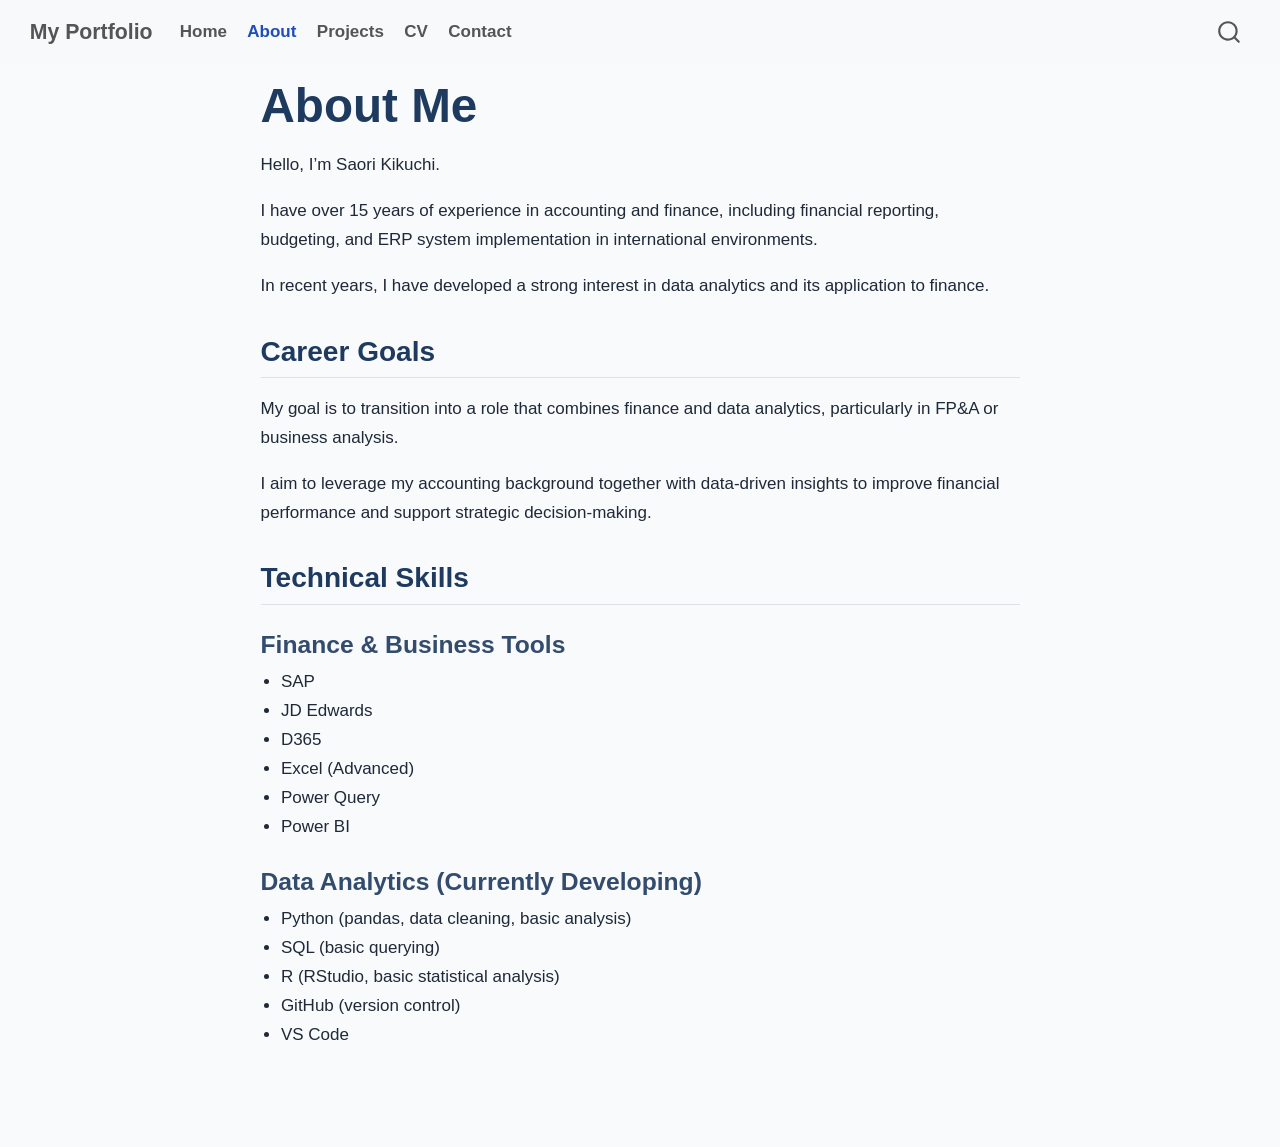
==== commit 6446189c: "final polish" ====
--- a/docs/about.html
+++ b/docs/about.html
@@ -147,7 +147,7 @@
 
 
 <p>Hello, I’m Saori Kikuchi.</p>
-<p>I have over 10 years of experience in accounting and finance, including financial reporting, budgeting, and ERP system implementation in international environments.</p>
+<p>I have over 15 years of experience in accounting and finance, including financial reporting, budgeting, and ERP system implementation in international environments.</p>
 <p>In recent years, I have developed a strong interest in data analytics and its application to finance.</p>
 <section id="career-goals" class="level2">
 <h2 class="anchored" data-anchor-id="career-goals">Career Goals</h2>
